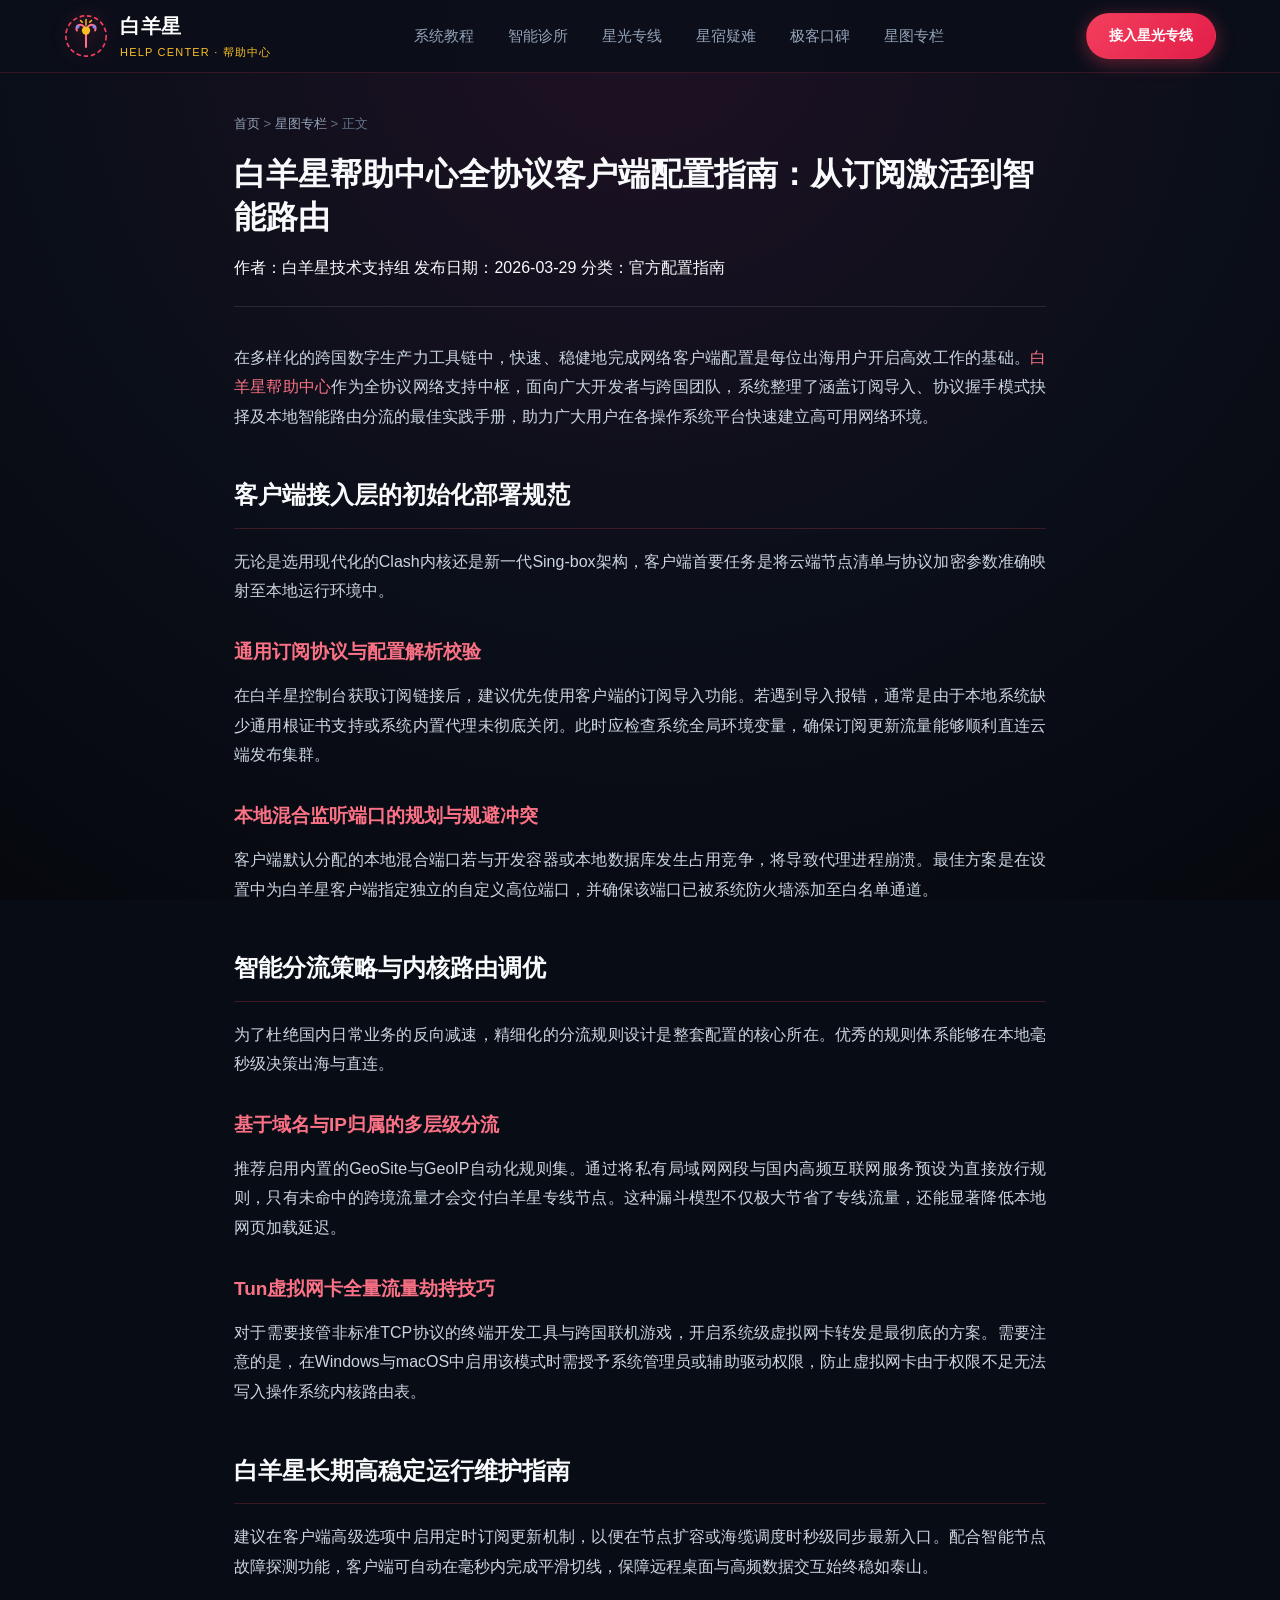
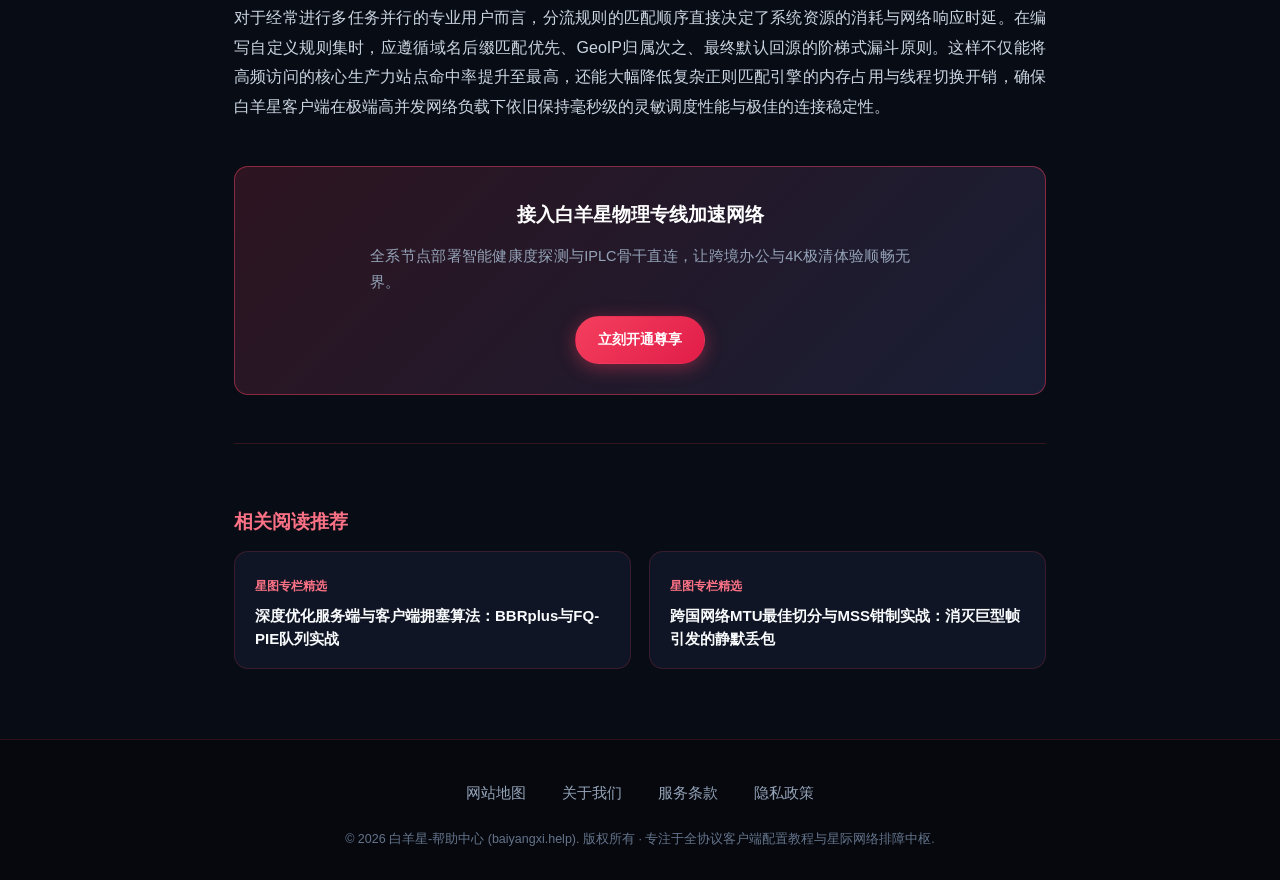
==== aries-client-handbook-routing.html @ f7a616d6 "feat: initial release for baiyangxi.help" ====
﻿<!DOCTYPE html>
<html lang="zh-CN">
<head>
  <meta charset="UTF-8">
  <meta name="viewport" content="width=device-width, initial-scale=1.0">
  <title>白羊星帮助中心全协议客户端配置指南：从订阅激活到智能路由 - 白羊星-帮助中心</title>
  <meta name="description" content="白羊星专栏精选：围绕“白羊星帮助中心全协议客户端配置指南：从订阅激活到智能路由”展开全面解析。依托电信级物理专线网络加速体系，保障4K高清视频与前沿AI应用极速秒开，是2026年出海互联的高品质机场推荐参考。">
  <link rel="stylesheet" href="style.css">
  <link rel="canonical" href="https://baiyangxi.help/aries-client-handbook-routing.html">
  <meta property="og:type" content="article">
  <meta property="og:site_name" content="白羊星-帮助中心">
  <meta property="og:title" content="白羊星帮助中心全协议客户端配置指南：从订阅激活到智能路由 - 白羊星-帮助中心">
  <meta property="og:description" content="白羊星专栏精选：围绕“白羊星帮助中心全协议客户端配置指南：从订阅激活到智能路由”展开全面解析。依托电信级物理专线网络加速体系，保障4K高清视频与前沿AI应用极速秒开，是2026年出海互联的高品质机场推荐参考。">
  <meta property="og:url" content="https://baiyangxi.help/aries-client-handbook-routing.html">
  <meta property="og:image" content="https://baiyangxi.help/og-preview.png">
  <meta property="og:locale" content="zh_CN">
  <script type="application/ld+json">
  {
  "@context": "https://schema.org",
  "@graph": [
    {
      "@type": "Article",
      "headline": "白羊星帮助中心全协议客户端配置指南：从订阅激活到智能路由",
      "description": "白羊星专栏精选：围绕“白羊星帮助中心全协议客户端配置指南：从订阅激活到智能路由”展开全面解析。依托电信级物理专线网络加速体系，保障4K高清视频与前沿AI应用极速秒开，是2026年出海互联的高品质机场推荐参考。",
      "author": {
        "@type": "Organization",
        "name": "白羊星"
      },
      "publisher": {
        "@type": "Organization",
        "name": "白羊星-帮助中心"
      },
      "mainEntityOfPage": "https://baiyangxi.help/aries-client-handbook-routing.html",
      "inLanguage": "zh-CN"
    },
    {
      "@type": "BreadcrumbList",
      "itemListElement": [
        {
          "@type": "ListItem",
          "position": 1,
          "name": "首页",
          "item": "https://baiyangxi.help/"
        },
        {
          "@type": "ListItem",
          "position": 2,
          "name": "星图专栏",
          "item": "https://baiyangxi.help/constellation-notes.html"
        },
        {
          "@type": "ListItem",
          "position": 3,
          "name": "白羊星帮助中心全协议客户端配置指南：从订阅激活到智能路由",
          "item": "https://baiyangxi.help/aries-client-handbook-routing.html"
        }
      ]
    }
  ]
}
  </script>
</head>
<body>

  <!-- 吸顶导航栏 -->
  <header class="aries-nav">
    <div class="aries-container aries-nav-wrap">
      <a href="index.html" class="aries-logo-link" aria-label="返回首页">
        <svg class="aries-logo-svg" viewBox="0 0 48 48" fill="none" xmlns="http://www.w3.org/2000/svg">
          <circle cx="24" cy="24" r="22" stroke="#f43f5e" stroke-width="1.8" stroke-dasharray="5 3"/>
          <path d="M14 18C12 12 18 10 22 14C23 15 24 18 24 22V36" stroke="#fb7185" stroke-width="2.2" stroke-linecap="round"/>
          <path d="M34 18C36 12 30 10 26 14C25 15 24 18 24 22" stroke="#fb7185" stroke-width="2.2" stroke-linecap="round"/>
          <circle cx="24" cy="18" r="4.5" fill="#fbbf24"/>
          <circle cx="15" cy="14" r="2" fill="#818cf8"/>
          <circle cx="33" cy="14" r="2" fill="#818cf8"/>
          <path d="M24 12V6M20 9L18 7M28 9L30 7" stroke="#fbbf24" stroke-width="1.6" stroke-linecap="round"/>
        </svg>
        <div class="aries-logo-text">
          <span class="aries-logo-title">白羊星</span>
          <span class="aries-logo-sub">HELP CENTER · 帮助中心</span>
        </div>
      </a>

      <!-- 移动端汉堡切换器 -->
      <input type="checkbox" id="aries-nav-toggle" class="aries-nav-toggle" aria-label="切换移动端导航">
      <label for="aries-nav-toggle" class="aries-hamburger-label">
        <span></span>
        <span></span>
        <span></span>
      </label>

      <!-- 导航列表 -->
      <nav class="aries-nav-menu">
        <ul class="aries-nav-list">
          <li class="aries-nav-item"><a href="index.html#tutorial" aria-current="page">系统教程</a></li>
          <li class="aries-nav-item"><a href="index.html#diagnostics">智能诊所</a></li>
          <li class="aries-nav-item"><a href="index.html#pricing">星光专线</a></li>
          <li class="aries-nav-item"><a href="index.html#faq">星宿疑难</a></li>
          <li class="aries-nav-item"><a href="index.html#reviews">极客口碑</a></li>
          <li class="aries-nav-item"><a href="constellation-notes.html">星图专栏</a></li>
        </ul>
      </nav>

      <div class="aries-nav-actions">
        <a href="https://ww012.twilightaff.com/#/?code=A56DH1Af" target="_blank" rel="nofollow" class="btn-aries btn-aries-primary">接入星光专线</a>
      </div>
    </div>
  </header>

  <main class="article-aries-container">
    <div class="article-aries-header">
      <div class="article-aries-breadcrumb">
        <a href="index.html">首页</a> &gt; <a href="constellation-notes.html">星图专栏</a> &gt; 正文
      </div>
      <h1 class="article-aries-headline">白羊星帮助中心全协议客户端配置指南：从订阅激活到智能路由</h1>
      <div class="article-nexus-meta">
        <span>作者：白羊星技术支持组</span>
        <span>发布日期：2026-03-29</span>
        <span>分类：官方配置指南</span>
      </div>
    </div>

    <article class="article-aries-body">
      <p>
        在多样化的跨国数字生产力工具链中，快速、稳健地完成网络客户端配置是每位出海用户开启高效工作的基础。<a href="index.html">白羊星帮助中心</a>作为全协议网络支持中枢，面向广大开发者与跨国团队，系统整理了涵盖订阅导入、协议握手模式抉择及本地智能路由分流的最佳实践手册，助力广大用户在各操作系统平台快速建立高可用网络环境。
      </p>

      <h2>客户端接入层的初始化部署规范</h2>
      <p>
        无论是选用现代化的Clash内核还是新一代Sing-box架构，客户端首要任务是将云端节点清单与协议加密参数准确映射至本地运行环境中。
      </p>

      <h3>通用订阅协议与配置解析校验</h3>
      <p>
        在白羊星控制台获取订阅链接后，建议优先使用客户端的订阅导入功能。若遇到导入报错，通常是由于本地系统缺少通用根证书支持或系统内置代理未彻底关闭。此时应检查系统全局环境变量，确保订阅更新流量能够顺利直连云端发布集群。
      </p>

      <h3>本地混合监听端口的规划与规避冲突</h3>
      <p>
        客户端默认分配的本地混合端口若与开发容器或本地数据库发生占用竞争，将导致代理进程崩溃。最佳方案是在设置中为白羊星客户端指定独立的自定义高位端口，并确保该端口已被系统防火墙添加至白名单通道。
      </p>

      <h2>智能分流策略与内核路由调优</h2>
      <p>
        为了杜绝国内日常业务的反向减速，精细化的分流规则设计是整套配置的核心所在。优秀的规则体系能够在本地毫秒级决策出海与直连。
      </p>

      <h3>基于域名与IP归属的多层级分流</h3>
      <p>
        推荐启用内置的GeoSite与GeoIP自动化规则集。通过将私有局域网网段与国内高频互联网服务预设为直接放行规则，只有未命中的跨境流量才会交付白羊星专线节点。这种漏斗模型不仅极大节省了专线流量，还能显著降低本地网页加载延迟。
      </p>

      <h3>Tun虚拟网卡全量流量劫持技巧</h3>
      <p>
        对于需要接管非标准TCP协议的终端开发工具与跨国联机游戏，开启系统级虚拟网卡转发是最彻底的方案。需要注意的是，在Windows与macOS中启用该模式时需授予系统管理员或辅助驱动权限，防止虚拟网卡由于权限不足无法写入操作系统内核路由表。
      </p>

      <h2>白羊星长期高稳定运行维护指南</h2>
      <p>
        建议在客户端高级选项中启用定时订阅更新机制，以便在节点扩容或海缆调度时秒级同步最新入口。配合智能节点故障探测功能，客户端可自动在毫秒内完成平滑切线，保障远程桌面与高频数据交互始终稳如泰山。
      </p>

      <p>对于经常进行多任务并行的专业用户而言，分流规则的匹配顺序直接决定了系统资源的消耗与网络响应时延。在编写自定义规则集时，应遵循域名后缀匹配优先、GeoIP归属次之、最终默认回源的阶梯式漏斗原则。这样不仅能将高频访问的核心生产力站点命中率提升至最高，还能大幅降低复杂正则匹配引擎的内存占用与线程切换开销，确保白羊星客户端在极端高并发网络负载下依旧保持毫秒级的灵敏调度性能与极佳的连接稳定性。</p>
      <div class="aries-cta-card">
        <h3>接入白羊星物理专线加速网络</h3>
        <p>全系节点部署智能健康度探测与IPLC骨干直连，让跨境办公与4K极清体验顺畅无界。</p>
        <a href="https://ww012.twilightaff.com/#/?code=A56DH1Af" target="_blank" rel="nofollow" class="btn-aries btn-aries-primary">立刻开通尊享</a>
      </div>
          <!-- 相关阅读推荐 -->
      <section class="related-articles-sec">
        <h3 class="related-title">相关阅读推荐</h3>
        <div class="related-grid">
          <a href="bbr-plus-fq-pie-congestion-tuning.html" class="related-card">
            <span class="related-cat">星图专栏精选</span>
            <h4 class="related-heading">深度优化服务端与客户端拥塞算法：BBRplus与FQ-PIE队列实战</h4>
          </a>
          <a href="mtu-mss-clamping-packet-drop.html" class="related-card">
            <span class="related-cat">星图专栏精选</span>
            <h4 class="related-heading">跨国网络MTU最佳切分与MSS钳制实战：消灭巨型帧引发的静默丢包</h4>
          </a>
        </div>
      </section>
    </article>
  </main>

  <!-- 底部极简规范页脚：严格只有4个链接 (全中文) -->
  <footer class="aries-footer">
    <div class="aries-container">
      <ul class="aries-footer-nav">
        <li><a href="sitemap.html">网站地图</a></li>
        <li><a href="about.html">关于我们</a></li>
        <li><a href="terms.html">服务条款</a></li>
        <li><a href="privacy.html">隐私政策</a></li>
      </ul>
      <p class="aries-footer-copy">
        &copy; 2026 白羊星-帮助中心 (baiyangxi.help). 版权所有 · 专注于全协议客户端配置教程与星际网络排障中枢.
      </p>
    </div>
  </footer>

</body>
</html>
---- style.css ----
/* ==========================================================================
   baiyangxi.help - 白羊星-帮助中心 样式系统
   设计风格：炽烈星宿光芒 / 白羊座智能向导技术支持风 (Celestial Aries Astral Guide)
   主色调：深邃星夜黑 (#0b0f19) · 白羊火红/星芒玫瑰 (#f43f5e) · 星云紫电 (#818cf8) · 曜日天金 (#fbbf24)
   ========================================================================== */

:root {
  --aries-bg-deep: #080c15;
  --aries-bg-surface: #0e1424;
  --aries-bg-card: rgba(17, 24, 39, 0.85);
  --aries-bg-card-hover: rgba(28, 38, 62, 0.95);
  --aries-border-subtle: rgba(244, 63, 94, 0.18);
  --aries-border-bright: rgba(244, 63, 94, 0.48);
  --aries-border-violet: rgba(129, 140, 248, 0.45);
  --aries-primary: #f43f5e;
  --aries-primary-hover: #fb7185;
  --aries-primary-glow: rgba(244, 63, 94, 0.38);
  --aries-accent-violet: #818cf8;
  --aries-accent-amber: #fbbf24;
  --aries-text-primary: #f8fafc;
  --aries-text-secondary: #94a3b8;
  --aries-text-muted: #64748b;
  --aries-radius-sm: 8px;
  --aries-radius-md: 14px;
  --aries-radius-lg: 20px;
  --aries-radius-full: 9999px;
  --aries-shadow-card: 0 12px 32px -10px rgba(0, 0, 0, 0.65), 0 0 20px -4px rgba(244, 63, 94, 0.16);
  --aries-shadow-glow: 0 0 28px rgba(244, 63, 94, 0.32);
  --aries-transition: all 0.28s cubic-bezier(0.4, 0, 0.2, 1);
  --aries-font: -apple-system, BlinkMacSystemFont, "Segoe UI", Roboto, "PingFang SC", "Hiragino Sans GB", "Microsoft YaHei", sans-serif;
}

* {
  box-sizing: border-box;
  margin: 0;
  padding: 0;
}

html {
  scroll-behavior: smooth;
  font-family: var(--aries-font);
  background-color: var(--aries-bg-deep);
  color: var(--aries-text-primary);
  line-height: 1.66;
  -webkit-font-smoothing: antialiased;
}

body {
  position: relative;
  min-height: 100vh;
  overflow-x: hidden;
  background: radial-gradient(circle at 50% 0%, #1f1124 0%, #0b0f19 55%, #06080e 100%);
  background-attachment: fixed;
}

/* 统一超链接规范：强调整体高亮，访问前后保持一致，绝不显示默认蓝/紫 */
a {
  color: var(--aries-primary-hover);
  text-decoration: none;
  transition: var(--aries-transition);
}

a:visited {
  color: var(--aries-primary-hover);
}

a:hover, a:focus {
  color: var(--aries-accent-amber);
  text-decoration: none;
}

a:focus-visible {
  outline: 2px solid var(--aries-primary);
  outline-offset: 3px;
  border-radius: 2px;
}

img, svg {
  vertical-align: middle;
}

/* 容器与版心 */
.aries-container {
  width: 100%;
  max-width: 1200px;
  margin-left: auto;
  margin-right: auto;
  padding-left: 24px;
  padding-right: 24px;
}

/* 顶部状态公告条 */
.aries-topbar {
  background: linear-gradient(90deg, rgba(244, 63, 94, 0.2), rgba(129, 140, 248, 0.18), rgba(244, 63, 94, 0.2));
  border-bottom: 1px solid var(--aries-border-subtle);
  padding: 8px 16px;
  font-size: 13px;
  text-align: center;
  color: var(--aries-text-secondary);
}
.aries-topbar-flex {
  display: flex;
  justify-content: center;
  align-items: center;
  gap: 16px;
  flex-wrap: wrap;
}
.aries-beacon {
  display: inline-flex;
  align-items: center;
  gap: 6px;
  color: var(--aries-primary-hover);
  font-weight: 600;
}
.beacon-dot {
  width: 8px;
  height: 8px;
  background-color: var(--aries-primary);
  border-radius: 50%;
  box-shadow: 0 0 10px var(--aries-primary);
  animation: ariesPulse 2s infinite;
}
@keyframes ariesPulse {
  0%, 100% { opacity: 1; transform: scale(1); }
  50% { opacity: 0.35; transform: scale(0.85); }
}

/* 吸顶导航栏 */
.aries-nav {
  position: sticky;
  top: 0;
  z-index: 999;
  background: rgba(11, 15, 25, 0.92);
  backdrop-filter: blur(14px);
  -webkit-backdrop-filter: blur(14px);
  border-bottom: 1px solid var(--aries-border-subtle);
  transition: var(--aries-transition);
}

.aries-nav-wrap {
  display: flex;
  align-items: center;
  justify-content: space-between;
  height: 72px;
}

.aries-logo-link {
  display: flex;
  align-items: center;
  gap: 12px;
  color: var(--aries-text-primary);
}
.aries-logo-link:hover {
  color: var(--aries-text-primary);
}

.aries-logo-svg {
  width: 44px;
  height: 44px;
  filter: drop-shadow(0 0 8px var(--aries-primary-glow));
}

.aries-logo-text {
  display: flex;
  flex-direction: column;
}
.aries-logo-title {
  font-size: 20px;
  font-weight: 700;
  letter-spacing: 0.5px;
  background: linear-gradient(135deg, #ffffff 40%, #fb7185 100%);
  -webkit-background-clip: text;
  -webkit-text-fill-color: transparent;
}
.aries-logo-sub {
  font-size: 11px;
  color: var(--aries-accent-amber);
  letter-spacing: 1.2px;
  text-transform: uppercase;
}

/* 导航链接 */
.aries-nav-menu {
  display: flex;
  align-items: center;
}
.aries-nav-list {
  display: flex;
  align-items: center;
  list-style: none;
  gap: 26px;
}
.aries-nav-item a {
  color: var(--aries-text-secondary);
  font-size: 14.5px;
  font-weight: 500;
  padding: 8px 4px;
  position: relative;
}
.aries-nav-item a:hover {
  color: var(--aries-primary-hover);
}
.aries-nav-item a::after {
  content: "";
  position: absolute;
  bottom: 0;
  left: 0;
  width: 0;
  height: 2px;
  background: linear-gradient(90deg, var(--aries-primary), var(--aries-accent-violet));
  transition: width 0.25s ease;
}
.aries-nav-item a:hover::after {
  width: 100%;
}

/* 导航右侧 CTA */
.aries-nav-actions {
  display: flex;
  align-items: center;
  gap: 14px;
}

/* 按钮体系 */
.btn-aries {
  display: inline-flex;
  align-items: center;
  justify-content: center;
  padding: 10px 22px;
  border-radius: var(--aries-radius-full);
  font-size: 14px;
  font-weight: 600;
  cursor: pointer;
  transition: var(--aries-transition);
  text-decoration: none !important;
  white-space: nowrap;
  border: 1px solid transparent;
}
.btn-aries-primary {
  background: linear-gradient(135deg, #f43f5e, #e11d48);
  color: #ffffff !important;
  box-shadow: 0 4px 18px rgba(244, 63, 94, 0.4);
}
.btn-aries-primary:hover {
  background: linear-gradient(135deg, #fb7185, #f43f5e);
  box-shadow: 0 6px 24px rgba(244, 63, 94, 0.6);
  transform: translateY(-1px);
}
.btn-aries-violet {
  background: linear-gradient(135deg, #6366f1, #4f46e5);
  color: #ffffff !important;
  box-shadow: 0 4px 18px rgba(99, 102, 241, 0.35);
}
.btn-aries-violet:hover {
  background: linear-gradient(135deg, #818cf8, #6366f1);
  box-shadow: 0 6px 24px rgba(99, 102, 241, 0.55);
  transform: translateY(-1px);
}
.btn-aries-outline {
  background: rgba(17, 24, 39, 0.6);
  color: var(--aries-primary-hover) !important;
  border: 1px solid var(--aries-border-bright);
}
.btn-aries-outline:hover {
  background: rgba(244, 63, 94, 0.12);
  border-color: var(--aries-accent-amber);
  color: #ffffff !important;
  transform: translateY(-1px);
}
.btn-aries-sm {
  padding: 7px 16px;
  font-size: 13px;
}
.btn-aries-lg {
  padding: 13px 30px;
  font-size: 16px;
}

/* 移动端汉堡菜单 (纯 CSS) */
.aries-nav-toggle {
  display: none;
}
.aries-hamburger-label {
  display: none;
  width: 36px;
  height: 36px;
  flex-direction: column;
  justify-content: center;
  align-items: center;
  gap: 5px;
  cursor: pointer;
  border-radius: var(--aries-radius-sm);
  background: rgba(255, 255, 255, 0.05);
  border: 1px solid var(--aries-border-subtle);
}
.aries-hamburger-label span {
  display: block;
  width: 20px;
  height: 2px;
  background-color: var(--aries-text-primary);
  transition: var(--aries-transition);
}

/* Hero 区域：星宿引航观测台 (Aries Constellation Observatory) */
.aries-hero {
  position: relative;
  padding: 80px 0 70px;
  overflow: hidden;
}
.aries-hero-grid {
  display: grid;
  grid-template-columns: 1.15fr 0.85fr;
  align-items: center;
  gap: 48px;
}
.aries-tag-hub {
  display: inline-flex;
  align-items: center;
  gap: 8px;
  padding: 6px 16px;
  background: rgba(244, 63, 94, 0.15);
  border: 1px solid var(--aries-border-bright);
  border-radius: var(--aries-radius-full);
  font-size: 13px;
  color: var(--aries-primary-hover);
  margin-bottom: 22px;
}
.aries-tag-badge {
  background: var(--aries-accent-amber);
  color: #0b0f19;
  font-weight: 700;
  font-size: 11px;
  padding: 2px 7px;
  border-radius: var(--aries-radius-full);
}
.aries-hero-title {
  font-size: 44px;
  font-weight: 800;
  line-height: 1.22;
  letter-spacing: -0.5px;
  margin-bottom: 20px;
}
.aries-title-gradient {
  background: linear-gradient(135deg, #fca5a5 0%, #fb7185 45%, #fbbf24 100%);
  -webkit-background-clip: text;
  -webkit-text-fill-color: transparent;
}
.aries-hero-desc {
  font-size: 16.5px;
  color: var(--aries-text-secondary);
  line-height: 1.75;
  margin-bottom: 32px;
  max-width: 580px;
}
.aries-hero-cta-group {
  display: flex;
  align-items: center;
  gap: 16px;
  flex-wrap: wrap;
  margin-bottom: 36px;
}
.aries-metrics-row {
  display: flex;
  align-items: center;
  gap: 28px;
  padding-top: 24px;
  border-top: 1px solid rgba(255, 255, 255, 0.08);
}
.aries-metric-col {
  display: flex;
  flex-direction: column;
}
.aries-metric-val {
  font-size: 24px;
  font-weight: 700;
  color: var(--aries-text-primary);
}
.aries-metric-val span {
  color: var(--aries-primary-hover);
  font-size: 18px;
}
.aries-metric-lbl {
  font-size: 12px;
  color: var(--aries-text-muted);
}

/* Hero 右侧白羊星宿连线动效 SVG */
.aries-star-stage {
  position: relative;
  display: flex;
  flex-direction: column;
  justify-content: center;
  align-items: center;
}
.aries-star-svg {
  width: 100%;
  max-width: 440px;
  height: auto;
  filter: drop-shadow(0 0 34px rgba(244, 63, 94, 0.28));
}
.aries-nebula-pulse {
  transform-origin: 220px 180px;
  animation: ariesNebulaBreath 5s ease-in-out infinite;
}
@keyframes ariesNebulaBreath {
  0%, 100% { transform: scale(1); opacity: 0.7; }
  50% { transform: scale(1.08); opacity: 0.95; }
}
.aries-astrolabe-spin {
  transform-origin: 220px 180px;
  animation: astrolabeSpin 40s linear infinite;
}
@keyframes astrolabeSpin {
  from { transform: rotate(0deg); }
  to { transform: rotate(360deg); }
}
.aries-ram-horns {
  transform-origin: 220px 180px;
  animation: ramHornsGlow 4s ease-in-out infinite;
}
@keyframes ramHornsGlow {
  0%, 100% { opacity: 0.65; transform: scale(1); }
  50% { opacity: 0.95; transform: scale(1.03); }
}
.star-beam-pulse-1 {
  stroke-dasharray: 40 60;
  animation: starBeamFlow1 3s linear infinite;
}
.star-beam-pulse-2 {
  stroke-dasharray: 40 60;
  animation: starBeamFlow2 3s linear infinite 0.9s;
}
.star-beam-pulse-3 {
  stroke-dasharray: 40 60;
  animation: starBeamFlow3 3s linear infinite 1.8s;
}
@keyframes starBeamFlow1 {
  0% { stroke-dashoffset: 100; opacity: 0.3; }
  50% { opacity: 1; }
  100% { stroke-dashoffset: 0; opacity: 0.3; }
}
@keyframes starBeamFlow2 {
  0% { stroke-dashoffset: 100; opacity: 0.3; }
  50% { opacity: 1; }
  100% { stroke-dashoffset: 0; opacity: 0.3; }
}
@keyframes starBeamFlow3 {
  0% { stroke-dashoffset: 100; opacity: 0.3; }
  50% { opacity: 1; }
  100% { stroke-dashoffset: 0; opacity: 0.3; }
}
.star-pulse-ring {
  transform-origin: 210px 125px;
  animation: starPulseRing 2.4s ease-out infinite;
}
@keyframes starPulseRing {
  0% { transform: scale(0.6); opacity: 0.9; }
  100% { transform: scale(1.6); opacity: 0; }
}
.star-pulse-ring-slow {
  transform-origin: 140px 160px;
  animation: starPulseRing 3.2s ease-out infinite 0.6s;
}
.twinkle-star-a {
  animation: starTwinkle 2.5s ease-in-out infinite;
}
.twinkle-star-b {
  animation: starTwinkle 3.2s ease-in-out infinite 0.8s;
}
.twinkle-star-c {
  animation: starTwinkle 2.8s ease-in-out infinite 1.5s;
}
@keyframes starTwinkle {
  0%, 100% { opacity: 0.2; transform: scale(0.8); }
  50% { opacity: 1; transform: scale(1.4); }
}
.aries-dot-blink {
  transform-origin: 140px 393px;
  animation: ariesDotBlink 2s ease-in-out infinite;
}
@keyframes ariesDotBlink {
  0%, 100% { opacity: 1; transform: scale(1); }
  50% { opacity: 0.35; transform: scale(0.75); }
}


/* 通用 Section 头部 */
.aries-section {
  padding: 80px 0;
  position: relative;
}
.aries-sec-header {
  text-align: center;
  margin-bottom: 54px;
}
.aries-sec-pill {
  display: inline-block;
  padding: 4px 14px;
  border-radius: var(--aries-radius-full);
  background: rgba(244, 63, 94, 0.12);
  border: 1px solid var(--aries-border-subtle);
  color: var(--aries-primary-hover);
  font-size: 13px;
  font-weight: 600;
  letter-spacing: 1px;
  text-transform: uppercase;
  margin-bottom: 14px;
}
.aries-sec-title {
  font-size: 34px;
  font-weight: 700;
  letter-spacing: -0.5px;
  margin-bottom: 14px;
}
.aries-sec-desc {
  font-size: 16px;
  color: var(--aries-text-secondary);
  max-width: 620px;
  margin: 0 auto;
}

/* 系统教程四格网格 (4张) */
.tutorial-grid, .matrix-grid {
  display: grid;
  grid-template-columns: repeat(4, 1fr);
  gap: 22px;
}
.tutorial-card, .matrix-card {
  background: var(--aries-bg-card);
  border: 1px solid var(--aries-border-subtle);
  border-top: 3px solid var(--aries-primary);
  border-radius: var(--aries-radius-md);
  padding: 28px 20px;
  transition: var(--aries-transition);
}
.tutorial-card:hover, .matrix-card:hover {
  background: var(--aries-bg-card-hover);
  border-color: var(--aries-primary-hover);
  transform: translateY(-4px);
  box-shadow: var(--aries-shadow-card);
}
.tutorial-icon-box, .matrix-icon-box {
  width: 48px;
  height: 48px;
  border-radius: var(--aries-radius-sm);
  background: rgba(244, 63, 94, 0.16);
  border: 1px solid var(--aries-border-subtle);
  display: flex;
  align-items: center;
  justify-content: center;
  margin-bottom: 18px;
  color: var(--aries-primary-hover);
}
.tutorial-card-title, .matrix-card-title {
  font-size: 17.5px;
  font-weight: 700;
  margin-bottom: 10px;
}
.tutorial-card-text, .matrix-card-text {
  font-size: 13.8px;
  color: var(--aries-text-secondary);
  line-height: 1.65;
}

/* 白羊星宿智能诊所四格 (4张) */
.clinic-grid {
  display: grid;
  grid-template-columns: repeat(4, 1fr);
  gap: 22px;
}
.clinic-card {
  background: var(--aries-bg-card);
  border: 1px solid var(--aries-border-subtle);
  border-radius: var(--aries-radius-md);
  padding: 26px 20px;
  transition: var(--aries-transition);
}
.clinic-card:hover {
  border-color: var(--aries-accent-amber);
  transform: translateY(-3px);
  box-shadow: 0 0 20px rgba(251, 191, 36, 0.2);
}
.clinic-badge {
  display: inline-block;
  padding: 3px 10px;
  border-radius: var(--aries-radius-full);
  font-size: 11px;
  font-weight: 700;
  background: rgba(251, 191, 36, 0.15);
  color: var(--aries-accent-amber);
  border: 1px solid rgba(251, 191, 36, 0.4);
  margin-bottom: 14px;
}
.clinic-title {
  font-size: 17px;
  font-weight: 600;
  margin-bottom: 10px;
}
.clinic-desc {
  font-size: 13.5px;
  color: var(--aries-text-secondary);
  line-height: 1.6;
}

/* 星光专线选型对比 (3个套餐) */
.star-pricing-grid {
  display: grid;
  grid-template-columns: repeat(3, 1fr);
  gap: 28px;
  align-items: stretch;
}
.star-price-card {
  background: var(--aries-bg-card);
  border: 1px solid var(--aries-border-subtle);
  border-radius: var(--aries-radius-lg);
  padding: 38px 28px;
  position: relative;
  display: flex;
  flex-direction: column;
  transition: var(--aries-transition);
}
.star-price-card:hover {
  transform: translateY(-6px);
  box-shadow: var(--aries-shadow-card);
}
.star-price-featured {
  background: linear-gradient(180deg, rgba(244, 63, 94, 0.15) 0%, rgba(17, 24, 39, 0.95) 100%);
  border: 1.5px solid var(--aries-primary);
  box-shadow: 0 0 35px rgba(244, 63, 94, 0.25);
}
.star-price-flag {
  position: absolute;
  top: -14px;
  left: 50%;
  transform: translateX(-50%);
  background: linear-gradient(90deg, #f43f5e, #fbbf24);
  color: #0b0f19;
  padding: 4px 16px;
  border-radius: var(--aries-radius-full);
  font-size: 12px;
  font-weight: 700;
  letter-spacing: 0.5px;
}
.star-p-name {
  font-size: 20px;
  font-weight: 700;
  margin-bottom: 8px;
}
.star-p-intro {
  font-size: 13.5px;
  color: var(--aries-text-muted);
  margin-bottom: 24px;
  min-height: 40px;
}
.star-p-box {
  display: flex;
  align-items: baseline;
  gap: 4px;
  margin-bottom: 26px;
}
.star-p-curr {
  font-size: 20px;
  color: var(--aries-primary-hover);
  font-weight: 600;
}
.star-p-val {
  font-size: 44px;
  font-weight: 800;
  color: var(--aries-text-primary);
}
.star-p-period {
  font-size: 14px;
  color: var(--aries-text-muted);
}
.star-p-list {
  list-style: none;
  margin-bottom: 32px;
  flex-grow: 1;
}
.star-p-list li {
  display: flex;
  align-items: center;
  gap: 10px;
  font-size: 14px;
  color: var(--aries-text-secondary);
  padding: 8px 0;
  border-bottom: 1px solid rgba(255, 255, 255, 0.05);
}
.star-p-list li svg {
  width: 16px;
  height: 16px;
  color: var(--aries-primary-hover);
  flex-shrink: 0;
}
.star-p-action {
  margin-top: auto;
}
.star-p-action .btn-aries {
  width: 100%;
}

/* FAQ 常见问答 (4个) */
.aries-faq-grid {
  display: grid;
  grid-template-columns: repeat(2, 1fr);
  gap: 24px;
}
details.aries-faq-box {
  background: var(--aries-bg-card);
  border: 1px solid var(--aries-border-subtle);
  border-radius: var(--aries-radius-md);
  padding: 22px 26px;
  transition: var(--aries-transition);
  cursor: pointer;
}
details.aries-faq-box:hover, details.aries-faq-box[open] {
  border-color: var(--aries-border-bright);
}
summary.aries-faq-q {
  list-style: none;
  cursor: pointer;
  display: flex;
  align-items: center;
  justify-content: space-between;
  gap: 12px;
  font-size: 16.5px;
  font-weight: 600;
  color: var(--aries-text-primary);
  user-select: none;
}
summary.aries-faq-q::-webkit-details-marker {
  display: none;
}
.aries-faq-q-text {
  display: flex;
  align-items: center;
  gap: 10px;
  flex: 1;
}
.aries-faq-badge {
  color: var(--aries-primary-hover);
  font-weight: 700;
  font-size: 17px;
}
.aries-faq-arrow {
  font-size: 11px;
  color: var(--aries-primary-hover);
  transition: transform 0.25s ease;
}
details[open] .aries-faq-arrow {
  transform: rotate(180deg);
}
details.aries-faq-box .aries-faq-a {
  margin-top: 14px;
  font-size: 14px;
  color: var(--aries-text-secondary);
  line-height: 1.7;
  padding-left: 24px;
}

.page-action-center {
  margin-top: 36px;
  text-align: center;
}
.table-row-alt {
  background: rgba(14, 20, 36, 0.45);
}
.text-primary {
  color: var(--aries-primary-hover);
}

/* 极客与团队口碑 (3位用户) */
.reviews-grid {
  display: grid;
  grid-template-columns: repeat(3, 1fr);
  gap: 24px;
}
.review-card {
  background: var(--aries-bg-card);
  border: 1px solid var(--aries-border-subtle);
  border-radius: var(--aries-radius-md);
  padding: 26px 22px;
  display: flex;
  flex-direction: column;
  justify-content: space-between;
  transition: var(--aries-transition);
}
.review-card:hover {
  border-color: var(--aries-border-bright);
  transform: translateY(-3px);
}
.review-quote {
  font-size: 13.8px;
  color: var(--aries-text-secondary);
  line-height: 1.7;
  margin-bottom: 18px;
}
.review-user {
  display: flex;
  align-items: center;
  gap: 12px;
  padding-top: 14px;
  border-top: 1px solid rgba(255, 255, 255, 0.06);
}
.review-avatar {
  width: 36px;
  height: 36px;
  border-radius: 50%;
  background: linear-gradient(135deg, var(--aries-primary), var(--aries-accent-violet));
  display: flex;
  align-items: center;
  justify-content: center;
  font-weight: 700;
  font-size: 14px;
  color: #ffffff;
}
.review-name {
  font-size: 14px;
  font-weight: 600;
  color: var(--aries-text-primary);
}
.review-role {
  font-size: 12px;
  color: var(--aries-text-muted);
}

/* 底部极简规范页脚：严格只有4个链接 (全中文) */
.aries-footer {
  background: #06080e;
  border-top: 1px solid var(--aries-border-subtle);
  padding: 40px 0 30px;
  margin-top: 60px;
}
.aries-footer-nav {
  display: flex;
  justify-content: center;
  align-items: center;
  list-style: none;
  gap: 36px;
  margin-bottom: 22px;
  flex-wrap: wrap;
}
.aries-footer-nav a {
  color: var(--aries-text-secondary);
  font-size: 14.5px;
  font-weight: 500;
  transition: var(--aries-transition);
}
.aries-footer-nav a:hover {
  color: var(--aries-primary-hover);
}
.aries-footer-copy {
  text-align: center;
  font-size: 12.5px;
  color: var(--aries-text-muted);
}

/* 资讯聚合页专属样式 */
.notes-header {
  padding: 60px 0 40px;
  text-align: center;
}
.notes-grid {
  display: grid;
  grid-template-columns: repeat(3, 1fr);
  gap: 28px;
  margin-bottom: 60px;
}
.notes-card {
  background: var(--aries-bg-card);
  border: 1px solid var(--aries-border-subtle);
  border-radius: var(--aries-radius-md);
  padding: 28px 24px;
  display: flex;
  flex-direction: column;
  transition: var(--aries-transition);
}
.notes-card:hover {
  border-color: var(--aries-primary);
  transform: translateY(-4px);
  box-shadow: var(--aries-shadow-card);
}
.notes-card-meta {
  display: flex;
  align-items: center;
  gap: 12px;
  font-size: 12px;
  color: var(--aries-text-muted);
  margin-bottom: 14px;
}
.notes-card-tag {
  background: rgba(244, 63, 94, 0.16);
  color: var(--aries-primary-hover);
  padding: 2px 8px;
  border-radius: var(--aries-radius-sm);
  font-weight: 600;
}
.notes-card-title {
  font-size: 18px;
  font-weight: 700;
  line-height: 1.45;
  margin-bottom: 14px;
  color: var(--aries-text-primary);
}
.notes-card:hover .notes-card-title {
  color: var(--aries-primary-hover);
}
.notes-card-excerpt {
  font-size: 14px;
  color: var(--aries-text-secondary);
  line-height: 1.68;
  margin-bottom: 20px;
  flex-grow: 1;
}
.notes-card-readmore {
  display: inline-flex;
  align-items: center;
  gap: 6px;
  font-size: 13.5px;
  font-weight: 600;
  color: var(--aries-primary-hover);
}
.notes-card:hover .notes-card-readmore {
  color: var(--aries-accent-amber);
}

/* 独立文章详情排版 */
.article-aries-container {
  max-width: 860px;
  margin: 40px auto 70px;
  padding: 0 24px;
}
.article-aries-header {
  margin-bottom: 36px;
  padding-bottom: 24px;
  border-bottom: 1px solid rgba(255, 255, 255, 0.1);
}
.article-aries-breadcrumb {
  font-size: 13px;
  color: var(--aries-text-muted);
  margin-bottom: 18px;
}
.article-aries-breadcrumb a {
  color: var(--aries-text-secondary);
}
.article-aries-breadcrumb a:hover {
  color: var(--aries-primary-hover);
}
.article-aries-headline {
  font-size: 32px;
  font-weight: 800;
  line-height: 1.35;
  margin-bottom: 16px;
  color: var(--aries-text-primary);
}
.article-aries-meta {
  display: flex;
  align-items: center;
  gap: 18px;
  font-size: 13px;
  color: var(--aries-text-muted);
  flex-wrap: wrap;
}
.article-aries-meta span {
  display: inline-flex;
  align-items: center;
  gap: 6px;
}
.article-aries-body {
  font-size: 16px;
  color: #cbd5e1;
  line-height: 1.85;
}
.article-aries-body h2 {
  font-size: 24px;
  font-weight: 700;
  color: var(--aries-text-primary);
  margin: 42px 0 18px;
  padding-bottom: 10px;
  border-bottom: 1px solid rgba(244, 63, 94, 0.22);
}
.article-aries-body h3 {
  font-size: 19px;
  font-weight: 600;
  color: var(--aries-primary-hover);
  margin: 28px 0 12px;
}
.article-aries-body p {
  margin-bottom: 22px;
  text-align: justify;
}
.article-aries-body ul, .article-aries-body ol {
  margin: 18px 0 24px 24px;
  color: var(--aries-text-secondary);
}
.article-aries-body li {
  margin-bottom: 8px;
}
.aries-cta-card {
  background: linear-gradient(135deg, rgba(244, 63, 94, 0.16), rgba(129, 140, 248, 0.14));
  border: 1px solid var(--aries-border-bright);
  border-radius: var(--aries-radius-md);
  padding: 30px 24px;
  margin: 45px 0 20px;
  text-align: center;
}
.aries-cta-card h3 {
  color: #ffffff;
  margin-top: 0;
  margin-bottom: 10px;
}
.aries-cta-card p {
  color: var(--aries-text-secondary);
  max-width: 540px;
  margin: 0 auto 20px;
  font-size: 14.5px;
}

/* 条款与政策排版 */
.policy-aries-page {
  max-width: 900px;
  margin: 50px auto 80px;
  padding: 0 24px;
}
.policy-aries-card {
  background: var(--aries-bg-card);
  border: 1px solid var(--aries-border-subtle);
  border-radius: var(--aries-radius-lg);
  padding: 44px 36px;
}
.policy-aries-card h1 {
  font-size: 30px;
  font-weight: 700;
  margin-bottom: 24px;
  color: var(--aries-text-primary);
  border-bottom: 1px solid rgba(255, 255, 255, 0.08);
  padding-bottom: 16px;
}
.policy-aries-card h2 {
  font-size: 20px;
  color: var(--aries-primary-hover);
  margin: 32px 0 14px;
}
.policy-aries-card p {
  color: var(--aries-text-secondary);
  line-height: 1.8;
  margin-bottom: 18px;
}
.policy-aries-card ul {
  margin: 14px 0 22px 24px;
  color: var(--aries-text-secondary);
}
.policy-aries-card li {
  margin-bottom: 8px;
}

/* 响应式断点 */
@media (max-width: 1024px) {
  .matrix-grid, .clinic-grid {
    grid-template-columns: repeat(2, 1fr);
  }
  .star-pricing-grid, .notes-grid, .reviews-grid {
    grid-template-columns: repeat(2, 1fr);
  }
}

@media (max-width: 768px) {
  .aries-hamburger-label {
    display: flex;
  }
  .aries-nav-menu {
    position: absolute;
    top: 72px;
    left: 0;
    width: 100%;
    background: rgba(11, 15, 25, 0.98);
    border-bottom: 1px solid var(--aries-border-subtle);
    padding: 20px 24px;
    display: none;
    flex-direction: column;
    align-items: flex-start;
  }
  .aries-nav-list {
    flex-direction: column;
    align-items: flex-start;
    gap: 16px;
    width: 100%;
  }
  .aries-nav-toggle:checked ~ .aries-nav-menu {
    display: flex;
  }
  .aries-hero-grid {
    grid-template-columns: 1fr;
    gap: 40px;
    text-align: center;
  }
  .aries-hero-desc {
    margin-left: auto;
    margin-right: auto;
  }
  .aries-hero-cta-group {
    justify-content: center;
  }
  .aries-metrics-row {
    justify-content: center;
  }
  .matrix-grid, .clinic-grid, .star-pricing-grid, .aries-faq-grid, .notes-grid, .reviews-grid {
    grid-template-columns: 1fr;
  }
  .policy-aries-card {
    padding: 28px 20px;
  }
}


/* 相关阅读推荐 */
.related-articles-sec {
  margin-top: 48px;
  padding-top: 32px;
  border-top: 1px solid var(--aries-border-subtle);
}
.related-title {
  font-size: 20px;
  font-weight: 700;
  margin-bottom: 20px;
  color: var(--aries-text-primary);
}
.related-grid {
  display: grid;
  grid-template-columns: repeat(2, 1fr);
  gap: 18px;
}
.related-card {
  display: block;
  background: var(--aries-bg-card);
  border: 1px solid var(--aries-border-subtle);
  border-radius: var(--aries-radius-md);
  padding: 18px 20px;
  text-decoration: none;
  transition: var(--aries-transition);
}
.related-card:hover {
  border-color: var(--aries-border-bright);
  transform: translateY(-2px);
}
.related-cat {
  font-size: 12px;
  font-weight: 600;
  color: var(--aries-primary-hover);
  display: inline-block;
  margin-bottom: 8px;
}
.related-heading {
  font-size: 15px;
  font-weight: 600;
  color: var(--aries-text-primary);
  line-height: 1.5;
  margin: 0;
}
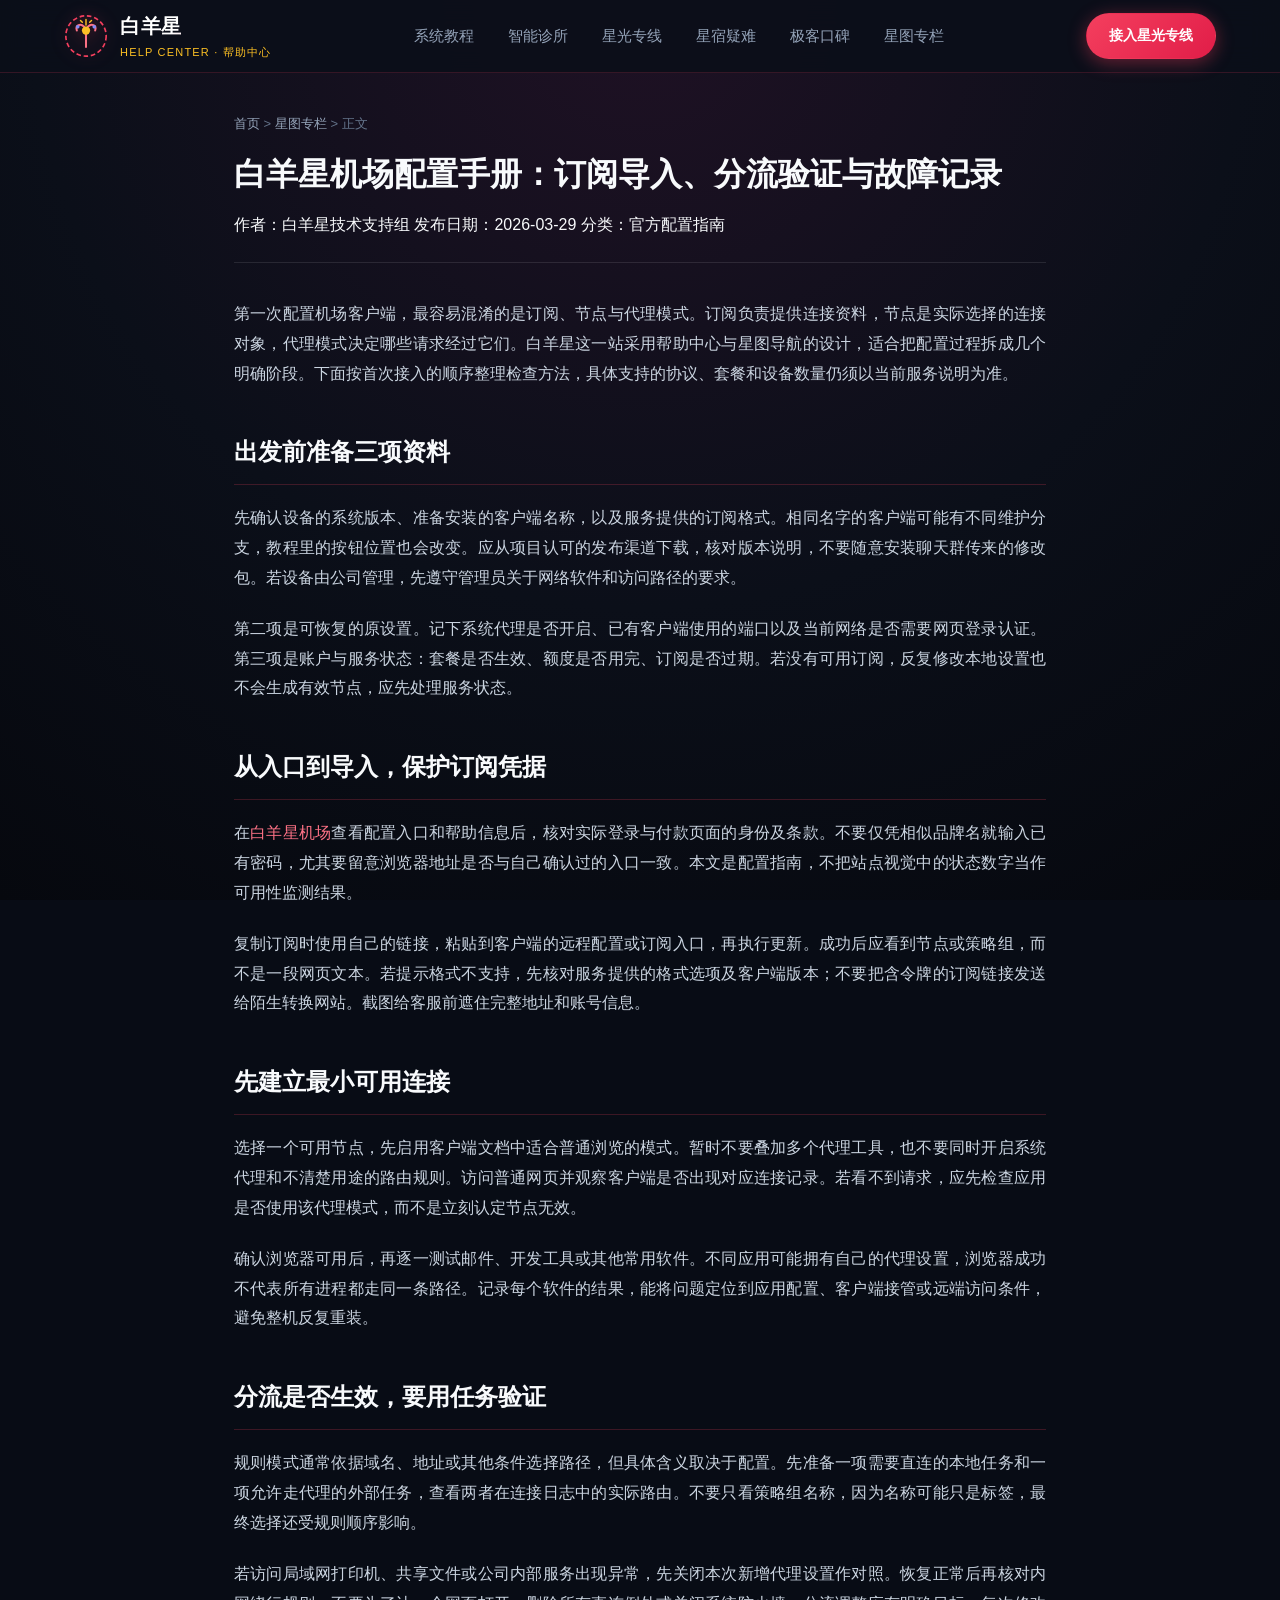
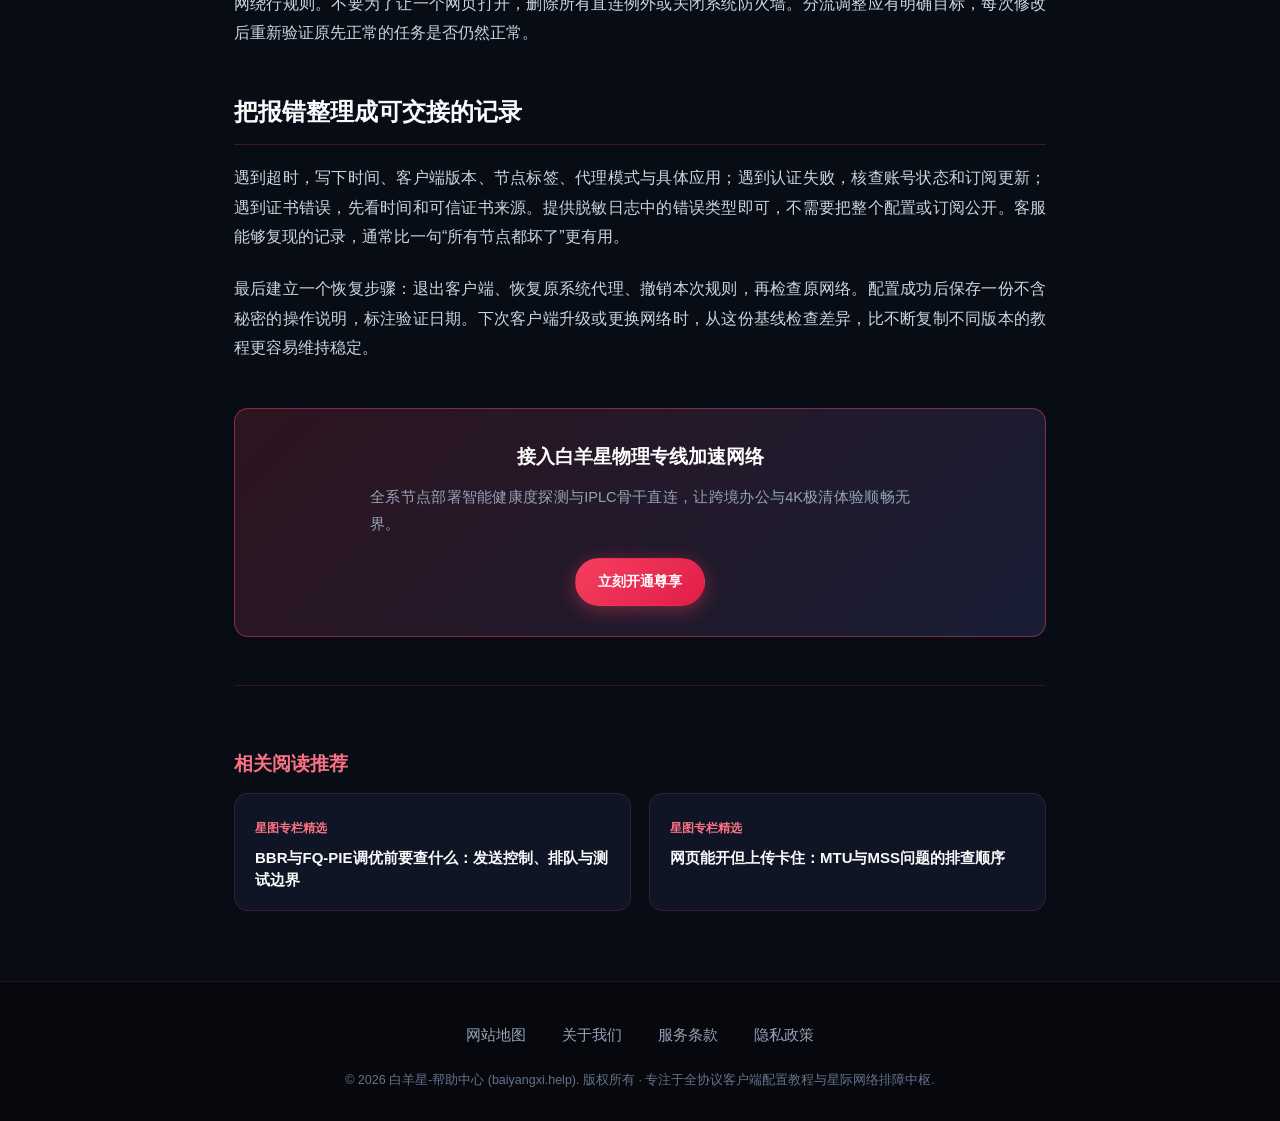
==== commit cfd1ebc6: "Improve practical airport guides and update recommendation links" ====
--- a/aries-client-handbook-routing.html
+++ b/aries-client-handbook-routing.html
@@ -3,62 +3,18 @@
 <head>
   <meta charset="UTF-8">
   <meta name="viewport" content="width=device-width, initial-scale=1.0">
-  <title>白羊星帮助中心全协议客户端配置指南：从订阅激活到智能路由 - 白羊星-帮助中心</title>
-  <meta name="description" content="白羊星专栏精选：围绕“白羊星帮助中心全协议客户端配置指南：从订阅激活到智能路由”展开全面解析。依托电信级物理专线网络加速体系，保障4K高清视频与前沿AI应用极速秒开，是2026年出海互联的高品质机场推荐参考。">
+  <title>白羊星机场配置手册：订阅导入、分流验证与故障记录</title>
+  <meta name="description" content="围绕白羊星机场订阅，从确认客户端格式到检验分流效果，建立能够恢复原状的配置流程。">
   <link rel="stylesheet" href="style.css">
   <link rel="canonical" href="https://baiyangxi.help/aries-client-handbook-routing.html">
   <meta property="og:type" content="article">
   <meta property="og:site_name" content="白羊星-帮助中心">
-  <meta property="og:title" content="白羊星帮助中心全协议客户端配置指南：从订阅激活到智能路由 - 白羊星-帮助中心">
-  <meta property="og:description" content="白羊星专栏精选：围绕“白羊星帮助中心全协议客户端配置指南：从订阅激活到智能路由”展开全面解析。依托电信级物理专线网络加速体系，保障4K高清视频与前沿AI应用极速秒开，是2026年出海互联的高品质机场推荐参考。">
+  <meta property="og:title" content="白羊星机场配置手册：订阅导入、分流验证与故障记录">
+  <meta property="og:description" content="围绕白羊星机场订阅，从确认客户端格式到检验分流效果，建立能够恢复原状的配置流程。">
   <meta property="og:url" content="https://baiyangxi.help/aries-client-handbook-routing.html">
   <meta property="og:image" content="https://baiyangxi.help/og-preview.png">
   <meta property="og:locale" content="zh_CN">
-  <script type="application/ld+json">
-  {
-  "@context": "https://schema.org",
-  "@graph": [
-    {
-      "@type": "Article",
-      "headline": "白羊星帮助中心全协议客户端配置指南：从订阅激活到智能路由",
-      "description": "白羊星专栏精选：围绕“白羊星帮助中心全协议客户端配置指南：从订阅激活到智能路由”展开全面解析。依托电信级物理专线网络加速体系，保障4K高清视频与前沿AI应用极速秒开，是2026年出海互联的高品质机场推荐参考。",
-      "author": {
-        "@type": "Organization",
-        "name": "白羊星"
-      },
-      "publisher": {
-        "@type": "Organization",
-        "name": "白羊星-帮助中心"
-      },
-      "mainEntityOfPage": "https://baiyangxi.help/aries-client-handbook-routing.html",
-      "inLanguage": "zh-CN"
-    },
-    {
-      "@type": "BreadcrumbList",
-      "itemListElement": [
-        {
-          "@type": "ListItem",
-          "position": 1,
-          "name": "首页",
-          "item": "https://baiyangxi.help/"
-        },
-        {
-          "@type": "ListItem",
-          "position": 2,
-          "name": "星图专栏",
-          "item": "https://baiyangxi.help/constellation-notes.html"
-        },
-        {
-          "@type": "ListItem",
-          "position": 3,
-          "name": "白羊星帮助中心全协议客户端配置指南：从订阅激活到智能路由",
-          "item": "https://baiyangxi.help/aries-client-handbook-routing.html"
-        }
-      ]
-    }
-  ]
-}
-  </script>
+  <script type="application/ld+json">{"@context": "https://schema.org", "@graph": [{"@type": "Article", "headline": "白羊星机场配置手册：订阅导入、分流验证与故障记录", "description": "围绕白羊星机场订阅，从确认客户端格式到检验分流效果，建立能够恢复原状的配置流程。", "author": {"@type": "Organization", "name": "白羊星"}, "publisher": {"@type": "Organization", "name": "白羊星-帮助中心"}, "mainEntityOfPage": "https://baiyangxi.help/aries-client-handbook-routing.html", "inLanguage": "zh-CN"}, {"@type": "BreadcrumbList", "itemListElement": [{"@type": "ListItem", "position": 1, "name": "首页", "item": "https://baiyangxi.help/"}, {"@type": "ListItem", "position": 2, "name": "星图专栏", "item": "https://baiyangxi.help/constellation-notes.html"}, {"@type": "ListItem", "position": 3, "name": "白羊星帮助中心全协议客户端配置指南：从订阅激活到智能路由", "item": "https://baiyangxi.help/aries-client-handbook-routing.html"}]}]}</script>
 </head>
 <body>
 
@@ -112,7 +68,7 @@
       <div class="article-aries-breadcrumb">
         <a href="index.html">首页</a> &gt; <a href="constellation-notes.html">星图专栏</a> &gt; 正文
       </div>
-      <h1 class="article-aries-headline">白羊星帮助中心全协议客户端配置指南：从订阅激活到智能路由</h1>
+      <h1 class="article-aries-headline">白羊星机场配置手册：订阅导入、分流验证与故障记录</h1>
       <div class="article-nexus-meta">
         <span>作者：白羊星技术支持组</span>
         <span>发布日期：2026-03-29</span>
@@ -121,47 +77,23 @@
     </div>
 
     <article class="article-aries-body">
-      <p>
-        在多样化的跨国数字生产力工具链中，快速、稳健地完成网络客户端配置是每位出海用户开启高效工作的基础。<a href="index.html">白羊星帮助中心</a>作为全协议网络支持中枢，面向广大开发者与跨国团队，系统整理了涵盖订阅导入、协议握手模式抉择及本地智能路由分流的最佳实践手册，助力广大用户在各操作系统平台快速建立高可用网络环境。
-      </p>
-
-      <h2>客户端接入层的初始化部署规范</h2>
-      <p>
-        无论是选用现代化的Clash内核还是新一代Sing-box架构，客户端首要任务是将云端节点清单与协议加密参数准确映射至本地运行环境中。
-      </p>
-
-      <h3>通用订阅协议与配置解析校验</h3>
-      <p>
-        在白羊星控制台获取订阅链接后，建议优先使用客户端的订阅导入功能。若遇到导入报错，通常是由于本地系统缺少通用根证书支持或系统内置代理未彻底关闭。此时应检查系统全局环境变量，确保订阅更新流量能够顺利直连云端发布集群。
-      </p>
-
-      <h3>本地混合监听端口的规划与规避冲突</h3>
-      <p>
-        客户端默认分配的本地混合端口若与开发容器或本地数据库发生占用竞争，将导致代理进程崩溃。最佳方案是在设置中为白羊星客户端指定独立的自定义高位端口，并确保该端口已被系统防火墙添加至白名单通道。
-      </p>
-
-      <h2>智能分流策略与内核路由调优</h2>
-      <p>
-        为了杜绝国内日常业务的反向减速，精细化的分流规则设计是整套配置的核心所在。优秀的规则体系能够在本地毫秒级决策出海与直连。
-      </p>
-
-      <h3>基于域名与IP归属的多层级分流</h3>
-      <p>
-        推荐启用内置的GeoSite与GeoIP自动化规则集。通过将私有局域网网段与国内高频互联网服务预设为直接放行规则，只有未命中的跨境流量才会交付白羊星专线节点。这种漏斗模型不仅极大节省了专线流量，还能显著降低本地网页加载延迟。
-      </p>
-
-      <h3>Tun虚拟网卡全量流量劫持技巧</h3>
-      <p>
-        对于需要接管非标准TCP协议的终端开发工具与跨国联机游戏，开启系统级虚拟网卡转发是最彻底的方案。需要注意的是，在Windows与macOS中启用该模式时需授予系统管理员或辅助驱动权限，防止虚拟网卡由于权限不足无法写入操作系统内核路由表。
-      </p>
-
-      <h2>白羊星长期高稳定运行维护指南</h2>
-      <p>
-        建议在客户端高级选项中启用定时订阅更新机制，以便在节点扩容或海缆调度时秒级同步最新入口。配合智能节点故障探测功能，客户端可自动在毫秒内完成平滑切线，保障远程桌面与高频数据交互始终稳如泰山。
-      </p>
-
-      <p>对于经常进行多任务并行的专业用户而言，分流规则的匹配顺序直接决定了系统资源的消耗与网络响应时延。在编写自定义规则集时，应遵循域名后缀匹配优先、GeoIP归属次之、最终默认回源的阶梯式漏斗原则。这样不仅能将高频访问的核心生产力站点命中率提升至最高，还能大幅降低复杂正则匹配引擎的内存占用与线程切换开销，确保白羊星客户端在极端高并发网络负载下依旧保持毫秒级的灵敏调度性能与极佳的连接稳定性。</p>
-      <div class="aries-cta-card">
+<p>第一次配置机场客户端，最容易混淆的是订阅、节点与代理模式。订阅负责提供连接资料，节点是实际选择的连接对象，代理模式决定哪些请求经过它们。白羊星这一站采用帮助中心与星图导航的设计，适合把配置过程拆成几个明确阶段。下面按首次接入的顺序整理检查方法，具体支持的协议、套餐和设备数量仍须以当前服务说明为准。</p>
+<h2>出发前准备三项资料</h2>
+<p>先确认设备的系统版本、准备安装的客户端名称，以及服务提供的订阅格式。相同名字的客户端可能有不同维护分支，教程里的按钮位置也会改变。应从项目认可的发布渠道下载，核对版本说明，不要随意安装聊天群传来的修改包。若设备由公司管理，先遵守管理员关于网络软件和访问路径的要求。</p>
+<p>第二项是可恢复的原设置。记下系统代理是否开启、已有客户端使用的端口以及当前网络是否需要网页登录认证。第三项是账户与服务状态：套餐是否生效、额度是否用完、订阅是否过期。若没有可用订阅，反复修改本地设置也不会生成有效节点，应先处理服务状态。</p>
+<h2>从入口到导入，保护订阅凭据</h2>
+<p>在<a href="https://baiyangxi.help/">白羊星机场</a>查看配置入口和帮助信息后，核对实际登录与付款页面的身份及条款。不要仅凭相似品牌名就输入已有密码，尤其要留意浏览器地址是否与自己确认过的入口一致。本文是配置指南，不把站点视觉中的状态数字当作可用性监测结果。</p>
+<p>复制订阅时使用自己的链接，粘贴到客户端的远程配置或订阅入口，再执行更新。成功后应看到节点或策略组，而不是一段网页文本。若提示格式不支持，先核对服务提供的格式选项及客户端版本；不要把含令牌的订阅链接发送给陌生转换网站。截图给客服前遮住完整地址和账号信息。</p>
+<h2>先建立最小可用连接</h2>
+<p>选择一个可用节点，先启用客户端文档中适合普通浏览的模式。暂时不要叠加多个代理工具，也不要同时开启系统代理和不清楚用途的路由规则。访问普通网页并观察客户端是否出现对应连接记录。若看不到请求，应先检查应用是否使用该代理模式，而不是立刻认定节点无效。</p>
+<p>确认浏览器可用后，再逐一测试邮件、开发工具或其他常用软件。不同应用可能拥有自己的代理设置，浏览器成功不代表所有进程都走同一条路径。记录每个软件的结果，能将问题定位到应用配置、客户端接管或远端访问条件，避免整机反复重装。</p>
+<h2>分流是否生效，要用任务验证</h2>
+<p>规则模式通常依据域名、地址或其他条件选择路径，但具体含义取决于配置。先准备一项需要直连的本地任务和一项允许走代理的外部任务，查看两者在连接日志中的实际路由。不要只看策略组名称，因为名称可能只是标签，最终选择还受规则顺序影响。</p>
+<p>若访问局域网打印机、共享文件或公司内部服务出现异常，先关闭本次新增代理设置作对照。恢复正常后再核对内网绕行规则。不要为了让一个网页打开，删除所有直连例外或关闭系统防火墙。分流调整应有明确目标，每次修改后重新验证原先正常的任务是否仍然正常。</p>
+<h2>把报错整理成可交接的记录</h2>
+<p>遇到超时，写下时间、客户端版本、节点标签、代理模式与具体应用；遇到认证失败，核查账号状态和订阅更新；遇到证书错误，先看时间和可信证书来源。提供脱敏日志中的错误类型即可，不需要把整个配置或订阅公开。客服能够复现的记录，通常比一句“所有节点都坏了”更有用。</p>
+<p>最后建立一个恢复步骤：退出客户端、恢复原系统代理、撤销本次规则，再检查原网络。配置成功后保存一份不含秘密的操作说明，标注验证日期。下次客户端升级或更换网络时，从这份基线检查差异，比不断复制不同版本的教程更容易维持稳定。</p>
+<div class="aries-cta-card">
         <h3>接入白羊星物理专线加速网络</h3>
         <p>全系节点部署智能健康度探测与IPLC骨干直连，让跨境办公与4K极清体验顺畅无界。</p>
         <a href="https://ww012.twilightaff.com/#/?code=A56DH1Af" target="_blank" rel="nofollow" class="btn-aries btn-aries-primary">立刻开通尊享</a>
@@ -172,11 +104,11 @@
         <div class="related-grid">
           <a href="bbr-plus-fq-pie-congestion-tuning.html" class="related-card">
             <span class="related-cat">星图专栏精选</span>
-            <h4 class="related-heading">深度优化服务端与客户端拥塞算法：BBRplus与FQ-PIE队列实战</h4>
+            <h4 class="related-heading">BBR与FQ-PIE调优前要查什么：发送控制、排队与测试边界</h4>
           </a>
           <a href="mtu-mss-clamping-packet-drop.html" class="related-card">
             <span class="related-cat">星图专栏精选</span>
-            <h4 class="related-heading">跨国网络MTU最佳切分与MSS钳制实战：消灭巨型帧引发的静默丢包</h4>
+            <h4 class="related-heading">网页能开但上传卡住：MTU与MSS问题的排查顺序</h4>
           </a>
         </div>
       </section>
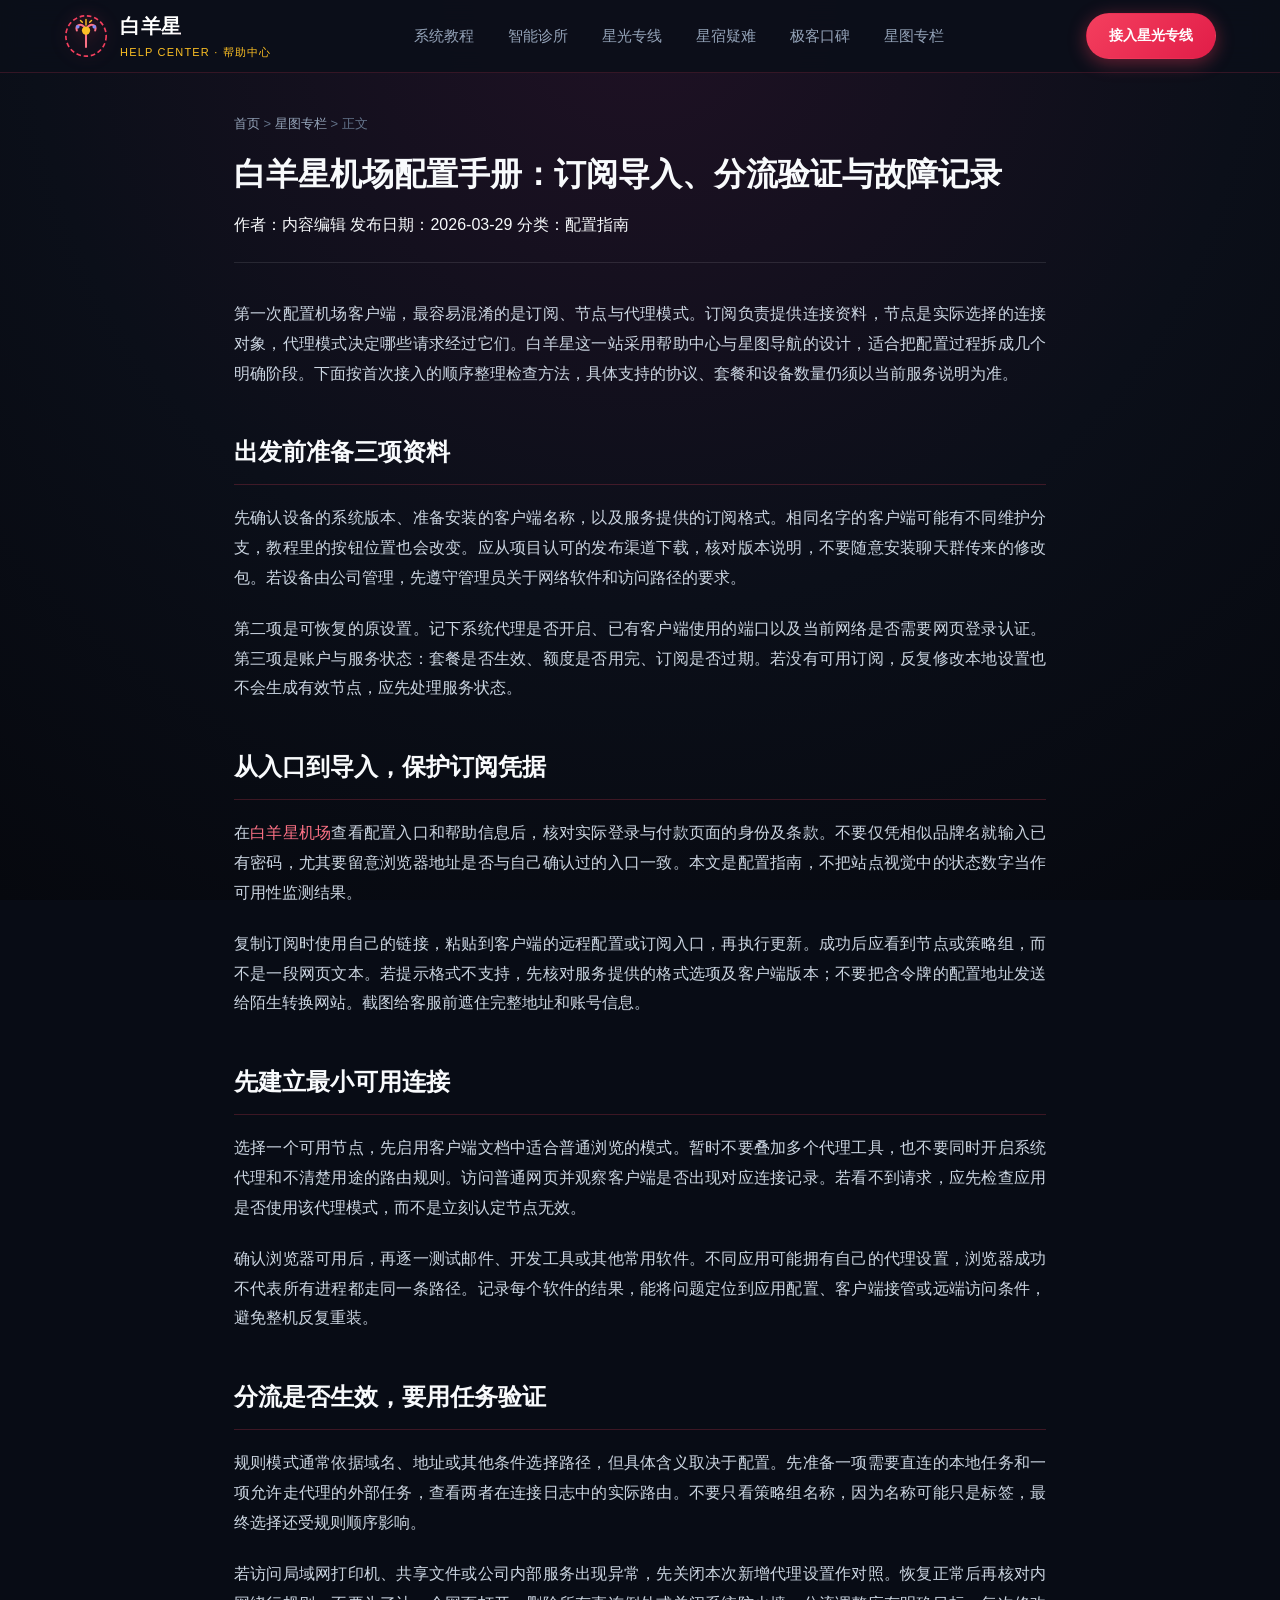
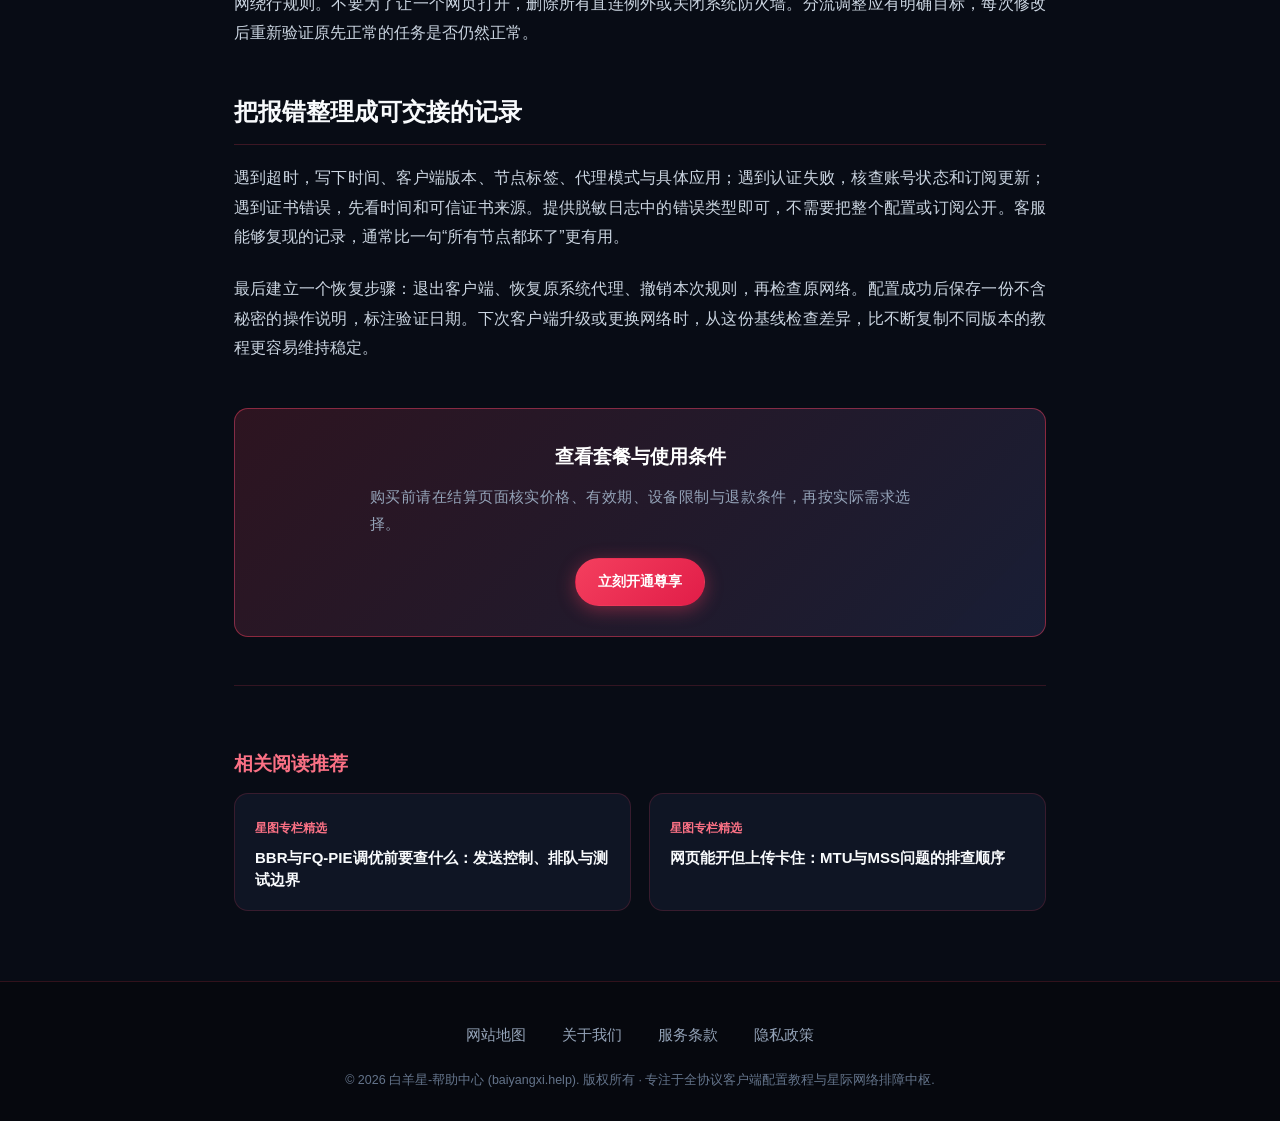
==== commit c625f817: "Improve practical airport guides and update recommendation links" ====
--- a/aries-client-handbook-routing.html
+++ b/aries-client-handbook-routing.html
@@ -70,9 +70,9 @@
       </div>
       <h1 class="article-aries-headline">白羊星机场配置手册：订阅导入、分流验证与故障记录</h1>
       <div class="article-nexus-meta">
-        <span>作者：白羊星技术支持组</span>
+        <span>作者：内容编辑</span>
         <span>发布日期：2026-03-29</span>
-        <span>分类：官方配置指南</span>
+        <span>分类：配置指南</span>
       </div>
     </div>
 
@@ -83,7 +83,7 @@
 <p>第二项是可恢复的原设置。记下系统代理是否开启、已有客户端使用的端口以及当前网络是否需要网页登录认证。第三项是账户与服务状态：套餐是否生效、额度是否用完、订阅是否过期。若没有可用订阅，反复修改本地设置也不会生成有效节点，应先处理服务状态。</p>
 <h2>从入口到导入，保护订阅凭据</h2>
 <p>在<a href="https://baiyangxi.help/">白羊星机场</a>查看配置入口和帮助信息后，核对实际登录与付款页面的身份及条款。不要仅凭相似品牌名就输入已有密码，尤其要留意浏览器地址是否与自己确认过的入口一致。本文是配置指南，不把站点视觉中的状态数字当作可用性监测结果。</p>
-<p>复制订阅时使用自己的链接，粘贴到客户端的远程配置或订阅入口，再执行更新。成功后应看到节点或策略组，而不是一段网页文本。若提示格式不支持，先核对服务提供的格式选项及客户端版本；不要把含令牌的订阅链接发送给陌生转换网站。截图给客服前遮住完整地址和账号信息。</p>
+<p>复制订阅时使用自己的链接，粘贴到客户端的远程配置或订阅入口，再执行更新。成功后应看到节点或策略组，而不是一段网页文本。若提示格式不支持，先核对服务提供的格式选项及客户端版本；不要把含令牌的配置地址发送给陌生转换网站。截图给客服前遮住完整地址和账号信息。</p>
 <h2>先建立最小可用连接</h2>
 <p>选择一个可用节点，先启用客户端文档中适合普通浏览的模式。暂时不要叠加多个代理工具，也不要同时开启系统代理和不清楚用途的路由规则。访问普通网页并观察客户端是否出现对应连接记录。若看不到请求，应先检查应用是否使用该代理模式，而不是立刻认定节点无效。</p>
 <p>确认浏览器可用后，再逐一测试邮件、开发工具或其他常用软件。不同应用可能拥有自己的代理设置，浏览器成功不代表所有进程都走同一条路径。记录每个软件的结果，能将问题定位到应用配置、客户端接管或远端访问条件，避免整机反复重装。</p>
@@ -94,8 +94,8 @@
 <p>遇到超时，写下时间、客户端版本、节点标签、代理模式与具体应用；遇到认证失败，核查账号状态和订阅更新；遇到证书错误，先看时间和可信证书来源。提供脱敏日志中的错误类型即可，不需要把整个配置或订阅公开。客服能够复现的记录，通常比一句“所有节点都坏了”更有用。</p>
 <p>最后建立一个恢复步骤：退出客户端、恢复原系统代理、撤销本次规则，再检查原网络。配置成功后保存一份不含秘密的操作说明，标注验证日期。下次客户端升级或更换网络时，从这份基线检查差异，比不断复制不同版本的教程更容易维持稳定。</p>
 <div class="aries-cta-card">
-        <h3>接入白羊星物理专线加速网络</h3>
-        <p>全系节点部署智能健康度探测与IPLC骨干直连，让跨境办公与4K极清体验顺畅无界。</p>
+        <h3>查看套餐与使用条件</h3>
+        <p>购买前请在结算页面核实价格、有效期、设备限制与退款条件，再按实际需求选择。</p>
         <a href="https://ww012.twilightaff.com/#/?code=A56DH1Af" target="_blank" rel="nofollow" class="btn-aries btn-aries-primary">立刻开通尊享</a>
       </div>
           <!-- 相关阅读推荐 -->
